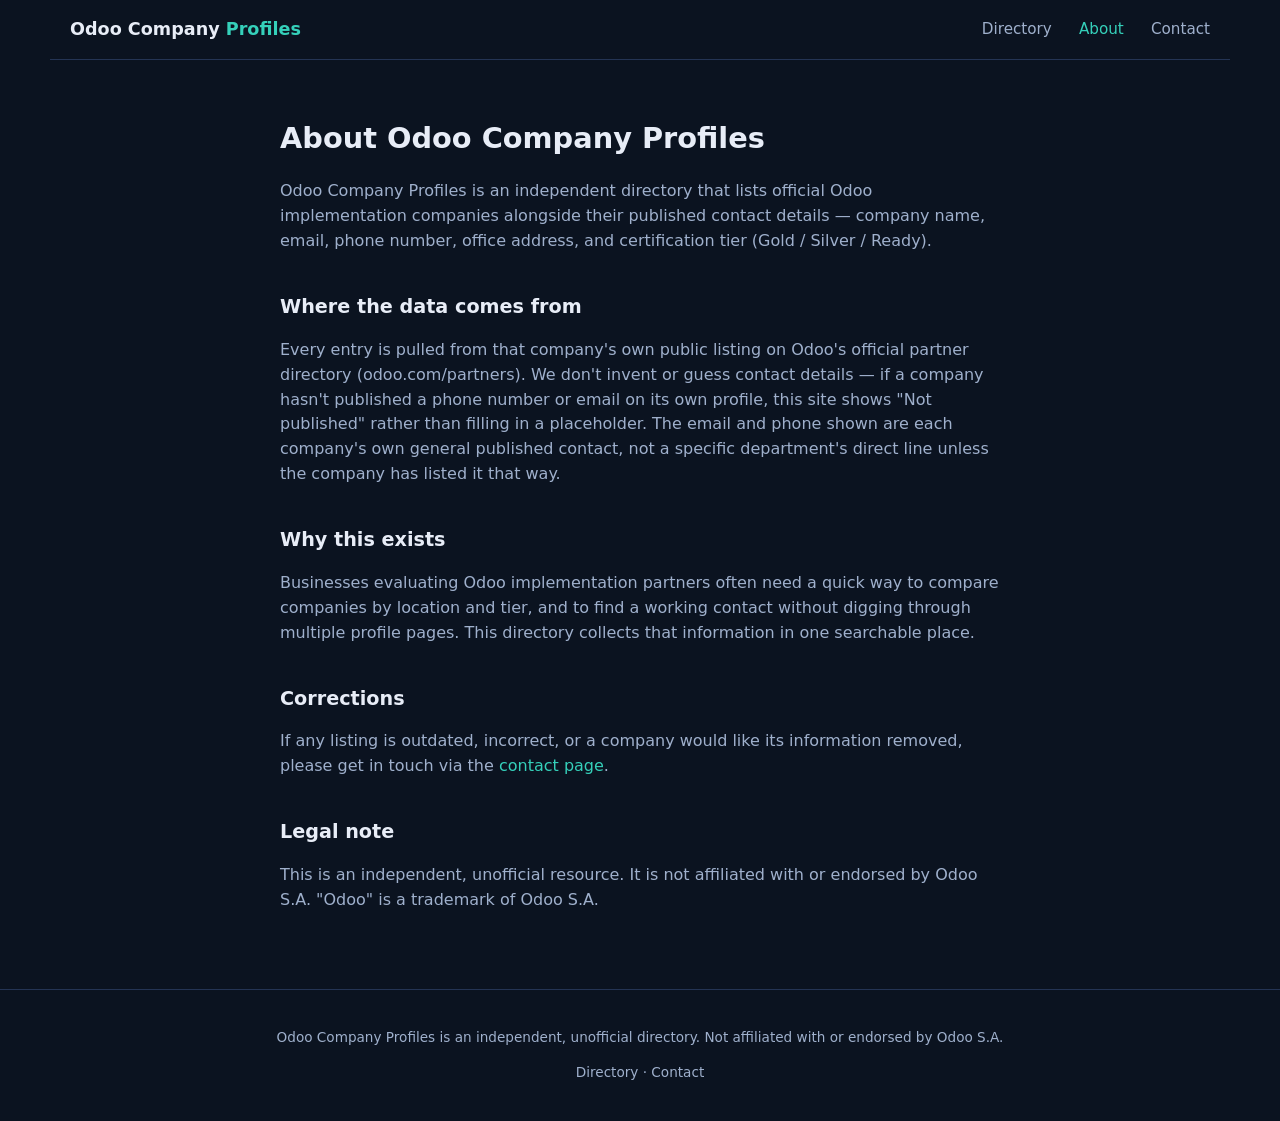
==== about.html @ fcdae332 "Initial commit: Odoo Company Profiles directory Searchable directory of official Odoo implementation" ====
<!DOCTYPE html>
<html lang="en">
<head>
<meta charset="UTF-8">
<meta name="viewport" content="width=device-width, initial-scale=1.0">
<title>About — Odoo Company Profiles</title>
<meta name="description" content="What Odoo Company Profiles is, where the data comes from, and how to request a correction.">
<meta name="robots" content="index, follow">
<link rel="stylesheet" href="styles.css">
</head>
<body>

<nav class="site-nav">
  <a class="brand" href="index.html">Odoo Company <span>Profiles</span></a>
  <div class="links">
    <a href="index.html">Directory</a>
    <a href="about.html" class="active">About</a>
    <a href="contact.html">Contact</a>
  </div>
</nav>

<div class="page-body">
  <h1>About Odoo Company Profiles</h1>
  <p>
    Odoo Company Profiles is an independent directory that lists official Odoo
    implementation companies alongside their published contact details —
    company name, email, phone number, office address, and certification
    tier (Gold / Silver / Ready).
  </p>

  <h2>Where the data comes from</h2>
  <p>
    Every entry is pulled from that company's own public listing on Odoo's
    official partner directory (odoo.com/partners). We don't invent or guess
    contact details — if a company hasn't published a phone number or email
    on its own profile, this site shows "Not published" rather than filling
    in a placeholder. The email and phone shown are each company's own
    general published contact, not a specific department's direct line
    unless the company has listed it that way.
  </p>

  <h2>Why this exists</h2>
  <p>
    Businesses evaluating Odoo implementation partners often need a quick way
    to compare companies by location and tier, and to find a working contact
    without digging through multiple profile pages. This directory collects
    that information in one searchable place.
  </p>

  <h2>Corrections</h2>
  <p>
    If any listing is outdated, incorrect, or a company would like its
    information removed, please get in touch via the <a href="contact.html">contact page</a>.
  </p>

  <h2>Legal note</h2>
  <p>
    This is an independent, unofficial resource. It is not affiliated with
    or endorsed by Odoo S.A. "Odoo" is a trademark of Odoo S.A.
  </p>
</div>

<footer class="site-footer">
  <p>Odoo Company Profiles is an independent, unofficial directory. Not affiliated with or endorsed by Odoo S.A.</p>
  <p><a href="index.html">Directory</a> · <a href="contact.html">Contact</a></p>
</footer>

</body>
</html>
---- styles.css ----
:root {
  --bg: #0b1320;
  --bg-alt: #111b2e;
  --card: #15213a;
  --border: #243454;
  --text: #e8edf7;
  --text-dim: #9fb0cc;
  --accent: #35d0ba;
  --accent-dim: #1f8f7f;
  --gold: #e6b84a;
  --silver: #b7c0cc;
  --ready: #7aa8ff;
  --radius: 12px;
  --max-w: 1180px;
}

* { box-sizing: border-box; }

body {
  margin: 0;
  background: var(--bg);
  color: var(--text);
  font-family: "Segoe UI", system-ui, -apple-system, Roboto, sans-serif;
  line-height: 1.55;
}

body.popup-open > * {
  filter: blur(4px);
  transition: filter 0.2s ease;
  pointer-events: none;
  user-select: none;
}

a { color: var(--accent); text-decoration: none; }
a:hover { text-decoration: underline; }

.wrap { max-width: var(--max-w); margin: 0 auto; padding: 0 20px; }

.site-nav {
  display: flex;
  align-items: center;
  justify-content: space-between;
  padding: 16px 20px;
  max-width: var(--max-w);
  margin: 0 auto;
  border-bottom: 1px solid var(--border);
}
.site-nav .brand { color: var(--text); font-weight: 700; font-size: 1.1rem; }
.site-nav .brand span { color: var(--accent); }
.site-nav .links a { color: var(--text-dim); margin-left: 22px; font-size: 0.95rem; }
.site-nav .links a:hover, .site-nav .links a.active { color: var(--accent); }

.hero {
  padding: 48px 20px 28px;
  max-width: var(--max-w);
  margin: 0 auto;
  text-align: center;
}
.hero h1 { font-size: 2.1rem; margin: 0 0 12px; }
.hero p.lead { color: var(--text-dim); max-width: 680px; margin: 0 auto 20px; }

.hero-stats {
  display: flex;
  justify-content: center;
  gap: 36px;
  margin-top: 20px;
  flex-wrap: wrap;
}
.hero-stats .stat b { display: block; font-size: 1.6rem; color: var(--accent); }
.hero-stats .stat span { color: var(--text-dim); font-size: 0.85rem; }

.controls {
  display: flex;
  gap: 12px;
  flex-wrap: wrap;
  margin: 28px auto 20px;
  max-width: var(--max-w);
  padding: 0 20px;
}
.controls input, .controls select {
  background: var(--bg-alt);
  border: 1px solid var(--border);
  color: var(--text);
  padding: 10px 12px;
  border-radius: 8px;
  font-size: 0.95rem;
}
.controls input { flex: 1; min-width: 220px; }

#results-meta {
  max-width: var(--max-w);
  margin: 0 auto 10px;
  padding: 0 20px;
  color: var(--text-dim);
  font-size: 0.9rem;
}

.grid {
  display: grid;
  grid-template-columns: repeat(auto-fill, minmax(290px, 1fr));
  gap: 16px;
  max-width: var(--max-w);
  margin: 0 auto 30px;
  padding: 0 20px;
}

.card {
  background: var(--card);
  border: 1px solid var(--border);
  border-radius: var(--radius);
  padding: 18px;
  display: flex;
  flex-direction: column;
  gap: 8px;
}
.card h3 { margin: 0; font-size: 1.05rem; }

.badge {
  display: inline-block;
  font-size: 0.72rem;
  font-weight: 700;
  padding: 2px 9px;
  border-radius: 999px;
  text-transform: uppercase;
  letter-spacing: 0.03em;
  width: fit-content;
}
.badge.Gold { background: rgba(230,184,74,0.15); color: var(--gold); border: 1px solid var(--gold); }
.badge.Silver { background: rgba(183,192,204,0.15); color: var(--silver); border: 1px solid var(--silver); }
.badge.Ready { background: rgba(122,168,255,0.15); color: var(--ready); border: 1px solid var(--ready); }

.card .country { color: var(--text-dim); font-size: 0.85rem; }
.card .about { color: var(--text-dim); font-size: 0.88rem; margin: 2px 0; }
.card .addr { font-size: 0.82rem; color: var(--text-dim); }
.card .contact-row { display: flex; flex-direction: column; gap: 4px; font-size: 0.88rem; margin-top: 4px; }
.card .no-contact { font-size: 0.8rem; color: var(--text-dim); font-style: italic; }

.card-actions {
  margin-top: auto;
  padding-top: 10px;
  border-top: 1px solid var(--border);
  display: flex;
  flex-direction: column;
  gap: 8px;
}

.card .view-btn {
  text-align: center;
  cursor: pointer;
  color: var(--accent);
  font-size: 0.9rem;
  background: none;
  border: none;
  width: 100%;
  font: inherit;
}

.apply-btn {
  background: var(--accent);
  color: #06231f;
  border: none;
  font-weight: 700;
  font-size: 0.88rem;
  padding: 9px 14px;
  border-radius: 8px;
  cursor: pointer;
  width: 100%;
  font-family: inherit;
}
.apply-btn:hover { background: #4fe3cd; }

.modal-apply-btn { margin-top: 16px; }

#empty, #pager {
  max-width: var(--max-w);
  margin: 0 auto;
  padding: 0 20px 30px;
  text-align: center;
  color: var(--text-dim);
}
#pager button {
  background: var(--card);
  border: 1px solid var(--border);
  color: var(--text);
  padding: 8px 16px;
  border-radius: 8px;
  margin: 0 6px;
  cursor: pointer;
}
#pager button:disabled { opacity: 0.4; cursor: default; }

.modal-backdrop {
  position: fixed; inset: 0; background: rgba(5,8,15,0.7);
  display: flex; align-items: center; justify-content: center; z-index: 50;
  padding: 20px;
}
.modal-backdrop[hidden] { display: none; }
.modal {
  background: var(--bg-alt); border: 1px solid var(--border); border-radius: var(--radius);
  max-width: 540px; width: 100%; padding: 26px; max-height: 85vh; overflow-y: auto;
}
.modal h2 { margin-top: 0; }
.modal .close-btn {
  float: right; background: none; border: none; color: var(--text-dim);
  font-size: 1.3rem; cursor: pointer;
}
.modal dl { display: grid; grid-template-columns: 110px 1fr; gap: 8px 12px; font-size: 0.92rem; }
.modal dt { color: var(--text-dim); }
.modal dd { margin: 0; }

.page-body {
  max-width: 760px;
  margin: 0 auto;
  padding: 36px 20px 60px;
}
.page-body h1 { font-size: 1.8rem; }
.page-body h2 { font-size: 1.2rem; margin-top: 2em; }
.page-body p { color: var(--text-dim); }

.contact-form {
  display: flex;
  flex-direction: column;
  gap: 14px;
  max-width: 480px;
  margin-top: 20px;
}
.contact-form label { font-size: 0.9rem; color: var(--text-dim); }
.contact-form input, .contact-form textarea {
  background: var(--bg-alt); border: 1px solid var(--border); color: var(--text);
  padding: 10px 12px; border-radius: 8px; font: inherit; width: 100%;
}
.contact-form button {
  background: var(--accent); color: #06231f; border: none; font-weight: 700;
  padding: 11px 18px; border-radius: 8px; cursor: pointer; width: fit-content;
}

.site-footer {
  border-top: 1px solid var(--border);
  padding: 24px 20px;
  text-align: center;
  color: var(--text-dim);
  font-size: 0.85rem;
}
.site-footer a { color: var(--text-dim); }

.note-box {
  max-width: var(--max-w);
  margin: 0 auto 20px;
  padding: 0 20px;
}
.note-box .inner {
  background: var(--bg-alt);
  border: 1px solid var(--border);
  border-radius: 8px;
  padding: 10px 14px;
  font-size: 0.82rem;
  color: var(--text-dim);
}
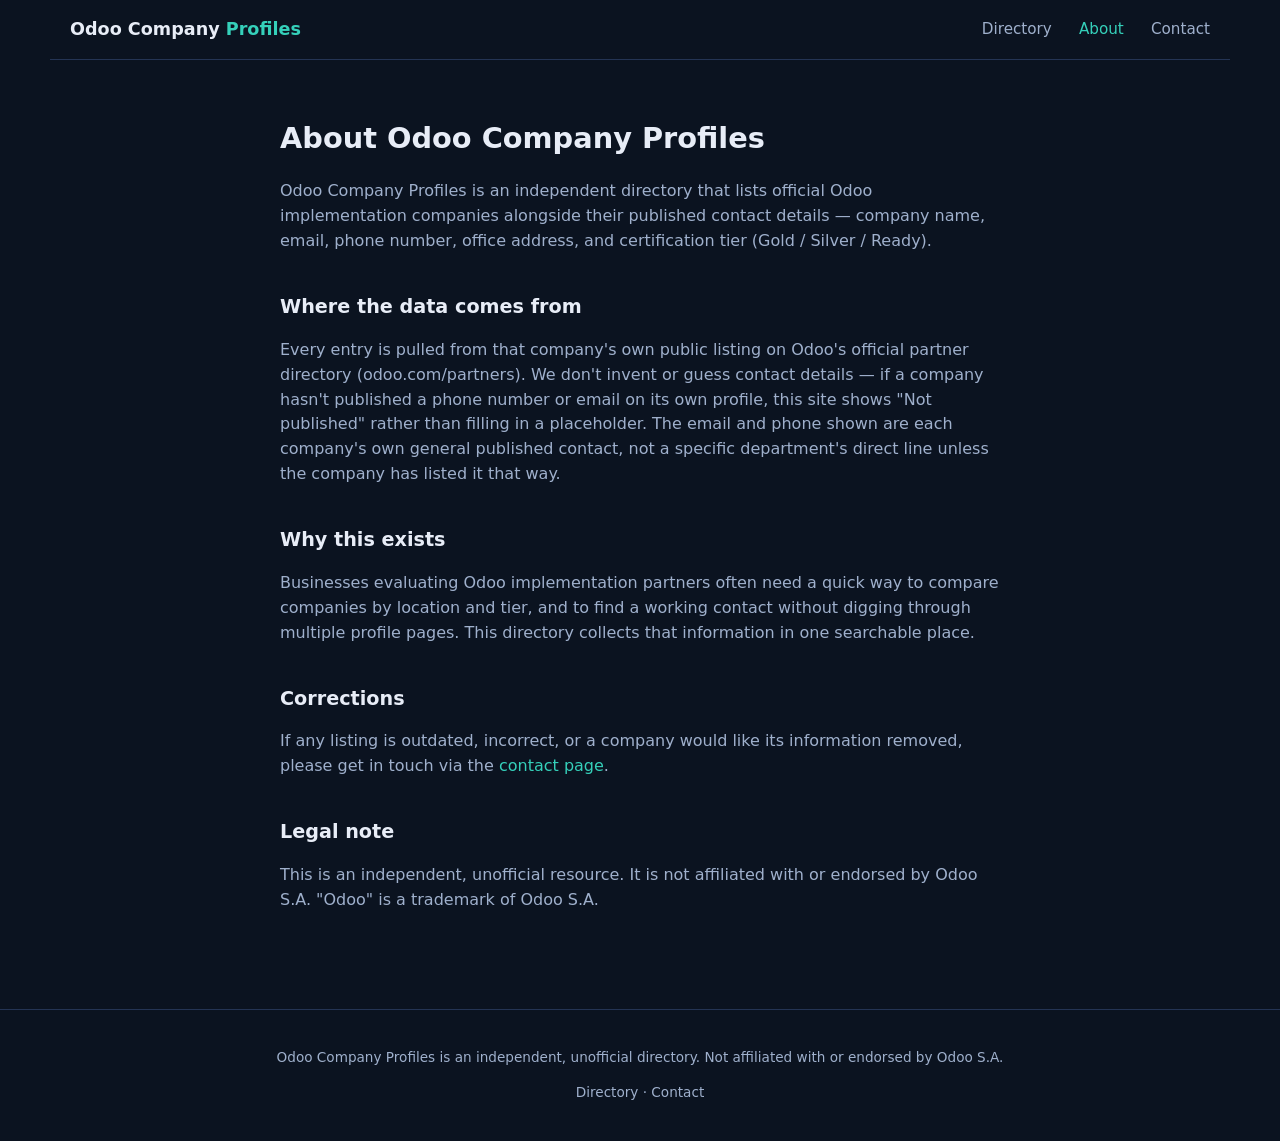
==== commit 030fb749: "Add Google AdSense script and ad slot placeholders Reuses the same publisher ID (pub-303898863159804" ====
--- a/about.html
+++ b/about.html
@@ -3,10 +3,33 @@
 <head>
 <meta charset="UTF-8">
 <meta name="viewport" content="width=device-width, initial-scale=1.0">
-<title>About — Odoo Company Profiles</title>
+<title>About Odoo Company Profiles</title>
 <meta name="description" content="What Odoo Company Profiles is, where the data comes from, and how to request a correction.">
 <meta name="robots" content="index, follow">
+<link rel="canonical" href="https://odoo-companies-hub.github.io/odoo-company-profiles/about.html">
 <link rel="stylesheet" href="styles.css">
+<script async src="https://pagead2.googlesyndication.com/pagead/js/adsbygoogle.js?client=ca-pub-3038988631598049" crossorigin="anonymous"></script>
+
+<meta property="og:site_name" content="Odoo Company Profiles">
+<meta property="og:title" content="About Odoo Company Profiles">
+<meta property="og:description" content="What Odoo Company Profiles is, where the data comes from, and how to request a correction.">
+<meta property="og:type" content="website">
+<meta property="og:url" content="https://odoo-companies-hub.github.io/odoo-company-profiles/about.html">
+
+<meta name="twitter:card" content="summary">
+<meta name="twitter:title" content="About Odoo Company Profiles">
+<meta name="twitter:description" content="What Odoo Company Profiles is, where the data comes from, and how to request a correction.">
+
+<script type="application/ld+json">
+{
+  "@context": "https://schema.org",
+  "@type": "BreadcrumbList",
+  "itemListElement": [
+    { "@type": "ListItem", "position": 1, "name": "Directory", "item": "https://odoo-companies-hub.github.io/odoo-company-profiles/index.html" },
+    { "@type": "ListItem", "position": 2, "name": "About", "item": "https://odoo-companies-hub.github.io/odoo-company-profiles/about.html" }
+  ]
+}
+</script>
 </head>
 <body>
 
@@ -60,6 +83,8 @@
   </p>
 </div>
 
+<div class="ad-slot" id="ad-bottom"></div>
+
 <footer class="site-footer">
   <p>Odoo Company Profiles is an independent, unofficial directory. Not affiliated with or endorsed by Odoo S.A.</p>
   <p><a href="index.html">Directory</a> · <a href="contact.html">Contact</a></p>
--- a/styles.css
+++ b/styles.css
@@ -113,6 +113,7 @@
   flex-direction: column;
   gap: 8px;
 }
+.card[hidden] { display: none; }
 .card h3 { margin: 0; font-size: 1.05rem; }
 
 .badge {
@@ -243,6 +244,14 @@
 }
 .site-footer a { color: var(--text-dim); }
 
+.ad-slot {
+  max-width: var(--max-w);
+  margin: 20px auto;
+  padding: 0 20px;
+  min-height: 0;
+  text-align: center;
+}
+
 .note-box {
   max-width: var(--max-w);
   margin: 0 auto 20px;
